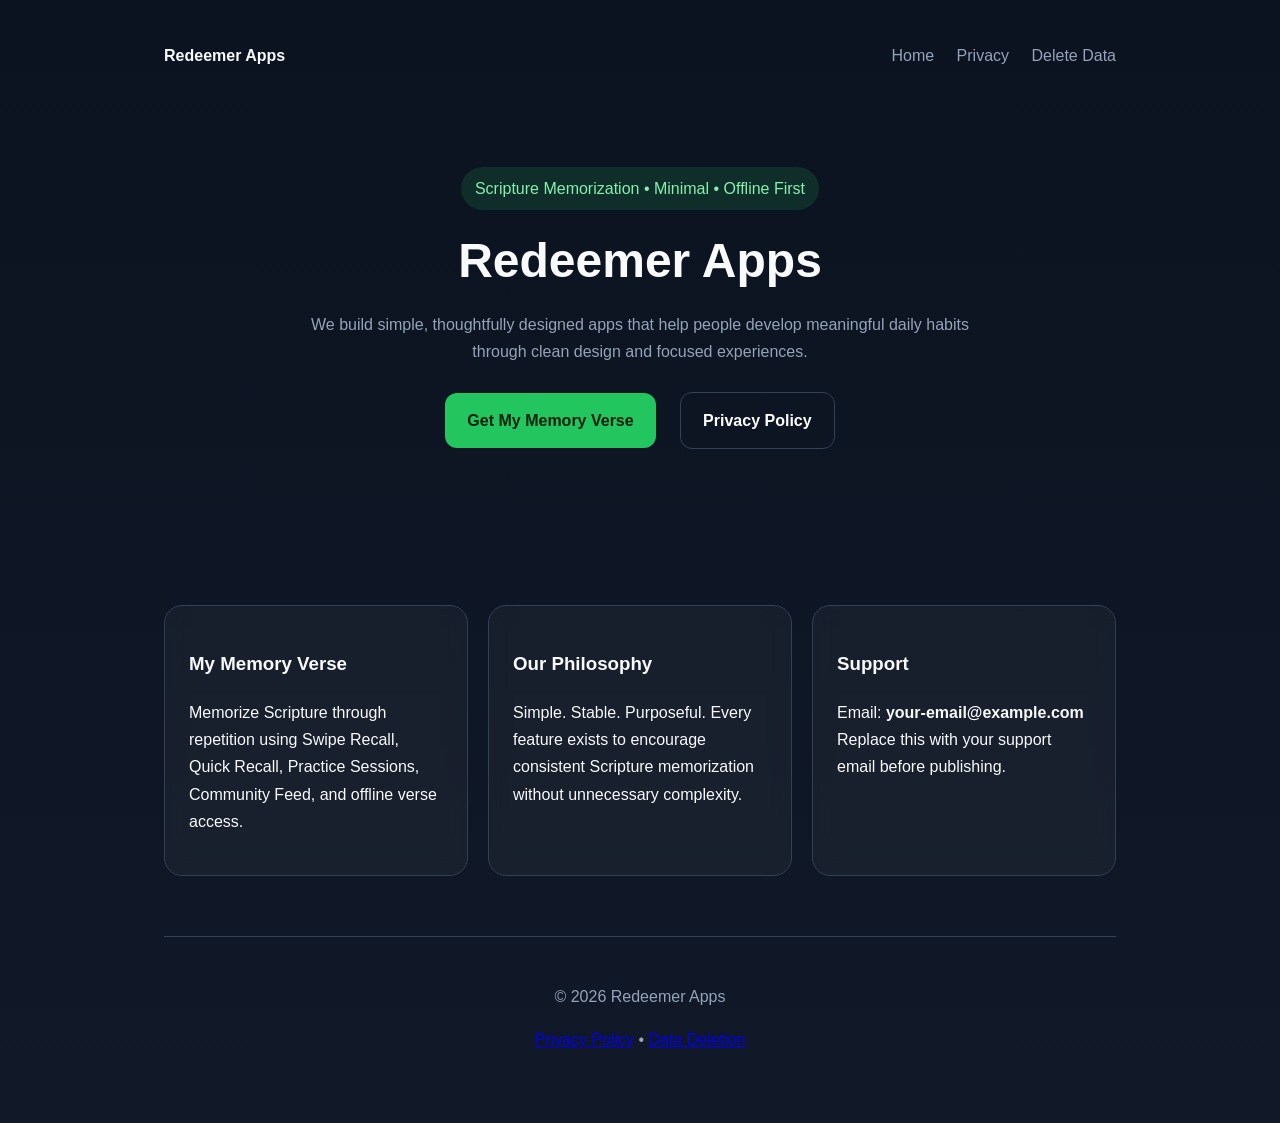
==== index.html @ 78634ce0 "Initial website" ====
<!DOCTYPE html>
<html lang="en">
<head>
<meta charset="UTF-8">
<meta name="viewport" content="width=device-width,initial-scale=1">
<title>Redeemer Apps</title>
<link rel="stylesheet" href="style.css">
</head>
<body>
<div class="container">
<nav>
<div><strong>Redeemer Apps</strong></div>
<div>
<a href="index.html">Home</a>
<a href="privacy.html">Privacy</a>
<a href="delete-account.html">Delete Data</a>
</div>
</nav>

<section class="hero">
<div class="badge">Scripture Memorization • Minimal • Offline First</div>
<h1>Redeemer Apps</h1>
<p class="lead">We build simple, thoughtfully designed apps that help people develop meaningful daily habits through clean design and focused experiences.</p>
<p>
<a class="btn primary" href="https://play.google.com/store/apps/details?id=com.keynentt.mymemoryverse">Get My Memory Verse</a>
<a class="btn secondary" href="privacy.html">Privacy Policy</a>
</p>
</section>

<div class="grid">
<div class="card">
<h3>My Memory Verse</h3>
<p>Memorize Scripture through repetition using Swipe Recall, Quick Recall, Practice Sessions, Community Feed, and offline verse access.</p>
</div>
<div class="card">
<h3>Our Philosophy</h3>
<p>Simple. Stable. Purposeful. Every feature exists to encourage consistent Scripture memorization without unnecessary complexity.</p>
</div>
<div class="card">
<h3>Support</h3>
<p>Email: <strong>your-email@example.com</strong><br>Replace this with your support email before publishing.</p>
</div>
</div>

<footer>
<p>© 2026 Redeemer Apps</p>
<p><a href="privacy.html">Privacy Policy</a> • <a href="delete-account.html">Data Deletion</a></p>
</footer>
</div>
</body>
</html>
---- style.css ----
:root{
--bg:#0f172a;--card:#111827;--surface:#1f2937;--text:#f8fafc;--muted:#94a3b8;
--accent:#22c55e;--accent2:#3b82f6;--border:#334155;
}
*{box-sizing:border-box}body{margin:0;font-family:Inter,Segoe UI,Arial,sans-serif;
background:linear-gradient(180deg,#0b1220,#111827);color:var(--text);line-height:1.7}
.container{max-width:1000px;margin:auto;padding:24px}
nav{display:flex;justify-content:space-between;align-items:center;padding:18px 0;flex-wrap:wrap}
nav a{color:var(--muted);text-decoration:none;margin-left:18px}
nav a:hover{color:#fff}
.hero{padding:80px 0;text-align:center}
.badge{display:inline-block;background:rgba(34,197,94,.15);color:#86efac;padding:8px 14px;border-radius:999px}
h1{font-size:3rem;margin:.6rem 0}
p.lead{max-width:700px;margin:auto;color:var(--muted)}
.btn{display:inline-block;margin:10px;padding:14px 22px;border-radius:12px;
text-decoration:none;font-weight:700}
.primary{background:var(--accent);color:#06210f}
.secondary{border:1px solid var(--border);color:#fff}
.grid{display:grid;grid-template-columns:repeat(auto-fit,minmax(240px,1fr));gap:20px;margin:50px 0}
.card{background:rgba(255,255,255,.04);border:1px solid var(--border);
padding:24px;border-radius:18px;backdrop-filter:blur(10px)}
footer{border-top:1px solid var(--border);margin-top:60px;padding:30px 0;color:var(--muted);text-align:center}
h2{margin-top:50px}
ul{padding-left:20px}
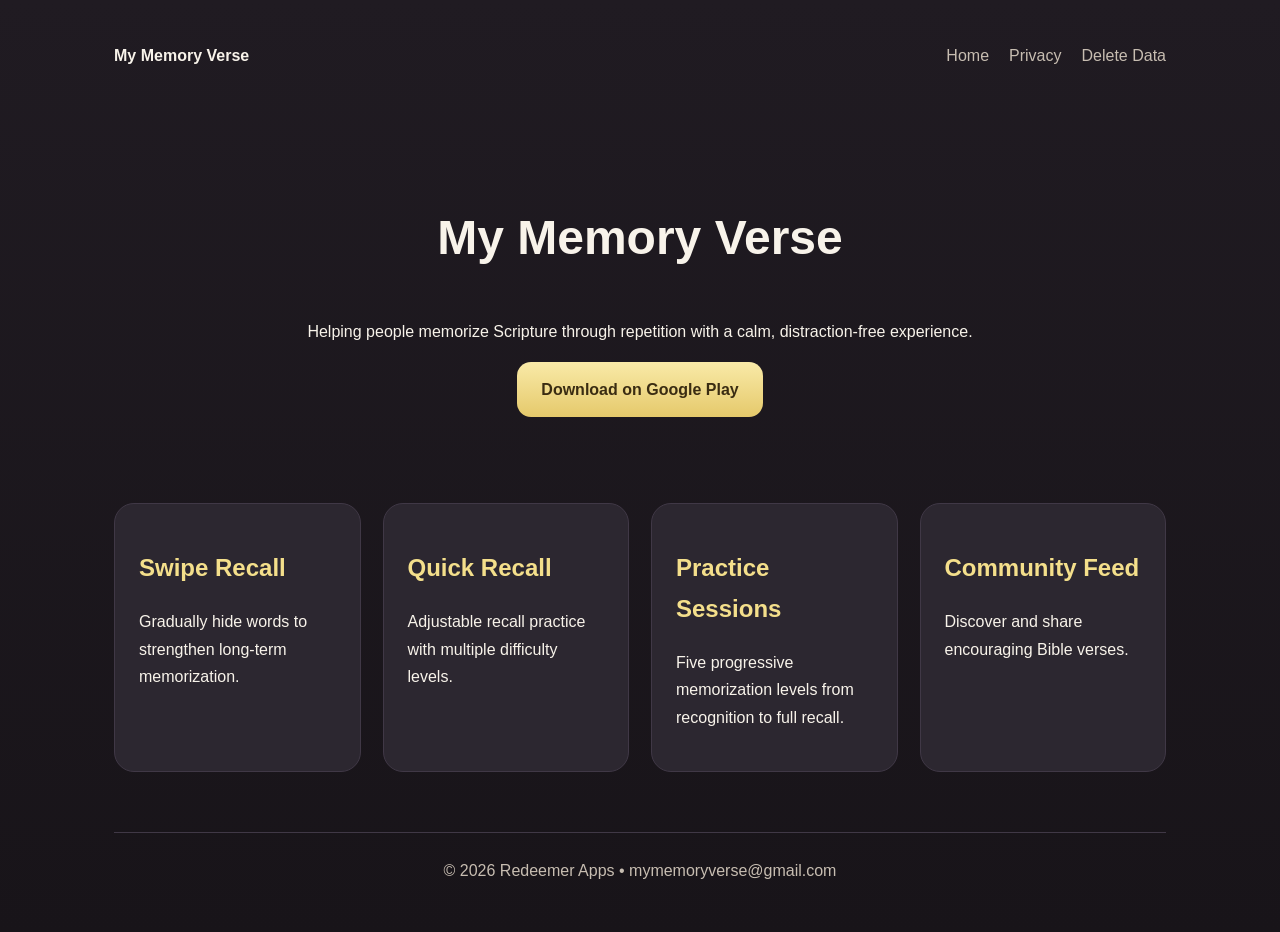
==== commit 897dd45f: "Updated" ====
--- a/index.html
+++ b/index.html
@@ -1,51 +1,14 @@
-<!DOCTYPE html>
-<html lang="en">
-<head>
-<meta charset="UTF-8">
-<meta name="viewport" content="width=device-width,initial-scale=1">
-<title>Redeemer Apps</title>
-<link rel="stylesheet" href="style.css">
-</head>
-<body>
-<div class="container">
-<nav>
-<div><strong>Redeemer Apps</strong></div>
-<div>
-<a href="index.html">Home</a>
-<a href="privacy.html">Privacy</a>
-<a href="delete-account.html">Delete Data</a>
+<!doctype html><html><head><meta charset='utf-8'><meta name='viewport' content='width=device-width,initial-scale=1'><title>My Memory Verse</title><meta name='description' content='Official website for My Memory Verse by Redeemer Apps.'><link rel='stylesheet' href='style.css'></head><body><div class='wrap'><nav><strong>My Memory Verse</strong><div><a href='index.html'>Home</a><a href='privacy.html'>Privacy</a><a href='delete-account.html'>Delete Data</a></div></nav>
+<section class='hero'>
+<img src='assets/app-icon.png' alt='My Memory Verse icon' onerror="this.style.display='none'">
+<h1>My Memory Verse</h1>
+<p>Helping people memorize Scripture through repetition with a calm, distraction‑free experience.</p>
+<p><a class='btn' href='https://play.google.com/store/apps/details?id=com.keynentt.mymemoryverse'>Download on Google Play</a></p>
+</section>
+<div class='grid'>
+<div class='card'><h2>Swipe Recall</h2><p>Gradually hide words to strengthen long‑term memorization.</p></div>
+<div class='card'><h2>Quick Recall</h2><p>Adjustable recall practice with multiple difficulty levels.</p></div>
+<div class='card'><h2>Practice Sessions</h2><p>Five progressive memorization levels from recognition to full recall.</p></div>
+<div class='card'><h2>Community Feed</h2><p>Discover and share encouraging Bible verses.</p></div>
 </div>
-</nav>
-
-<section class="hero">
-<div class="badge">Scripture Memorization • Minimal • Offline First</div>
-<h1>Redeemer Apps</h1>
-<p class="lead">We build simple, thoughtfully designed apps that help people develop meaningful daily habits through clean design and focused experiences.</p>
-<p>
-<a class="btn primary" href="https://play.google.com/store/apps/details?id=com.keynentt.mymemoryverse">Get My Memory Verse</a>
-<a class="btn secondary" href="privacy.html">Privacy Policy</a>
-</p>
-</section>
-
-<div class="grid">
-<div class="card">
-<h3>My Memory Verse</h3>
-<p>Memorize Scripture through repetition using Swipe Recall, Quick Recall, Practice Sessions, Community Feed, and offline verse access.</p>
-</div>
-<div class="card">
-<h3>Our Philosophy</h3>
-<p>Simple. Stable. Purposeful. Every feature exists to encourage consistent Scripture memorization without unnecessary complexity.</p>
-</div>
-<div class="card">
-<h3>Support</h3>
-<p>Email: <strong>your-email@example.com</strong><br>Replace this with your support email before publishing.</p>
-</div>
-</div>
-
-<footer>
-<p>© 2026 Redeemer Apps</p>
-<p><a href="privacy.html">Privacy Policy</a> • <a href="delete-account.html">Data Deletion</a></p>
-</footer>
-</div>
-</body>
-</html>+<footer>© 2026 Redeemer Apps • mymemoryverse@gmail.com</footer></div></body></html>
--- a/style.css
+++ b/style.css
@@ -1,25 +1,14 @@
-
+/* Premium theme inspired by My Memory Verse */
 :root{
---bg:#0f172a;--card:#111827;--surface:#1f2937;--text:#f8fafc;--muted:#94a3b8;
---accent:#22c55e;--accent2:#3b82f6;--border:#334155;
-}
-*{box-sizing:border-box}body{margin:0;font-family:Inter,Segoe UI,Arial,sans-serif;
-background:linear-gradient(180deg,#0b1220,#111827);color:var(--text);line-height:1.7}
-.container{max-width:1000px;margin:auto;padding:24px}
-nav{display:flex;justify-content:space-between;align-items:center;padding:18px 0;flex-wrap:wrap}
-nav a{color:var(--muted);text-decoration:none;margin-left:18px}
-nav a:hover{color:#fff}
-.hero{padding:80px 0;text-align:center}
-.badge{display:inline-block;background:rgba(34,197,94,.15);color:#86efac;padding:8px 14px;border-radius:999px}
-h1{font-size:3rem;margin:.6rem 0}
-p.lead{max-width:700px;margin:auto;color:var(--muted)}
-.btn{display:inline-block;margin:10px;padding:14px 22px;border-radius:12px;
-text-decoration:none;font-weight:700}
-.primary{background:var(--accent);color:#06210f}
-.secondary{border:1px solid var(--border);color:#fff}
-.grid{display:grid;grid-template-columns:repeat(auto-fit,minmax(240px,1fr));gap:20px;margin:50px 0}
-.card{background:rgba(255,255,255,.04);border:1px solid var(--border);
-padding:24px;border-radius:18px;backdrop-filter:blur(10px)}
-footer{border-top:1px solid var(--border);margin-top:60px;padding:30px 0;color:var(--muted);text-align:center}
-h2{margin-top:50px}
-ul{padding-left:20px}
+--bg:#201b22;--bg2:#2a242d;--card:#2c2730;--gold:#f4df8b;--gold2:#d7b75a;
+--lav:#f3eaf6;--text:#f8f3ea;--muted:#c7bdb1;--border:#403846;}
+*{box-sizing:border-box}body{margin:0;font:16px/1.7 Inter,Segoe UI,Arial,sans-serif;background:linear-gradient(180deg,#201b22,#181419);color:var(--text)}
+.wrap{max-width:1100px;margin:auto;padding:24px}
+nav{display:flex;justify-content:space-between;align-items:center;padding:18px 0}
+nav a{color:var(--muted);text-decoration:none;margin-left:20px}
+.hero{padding:70px 0;text-align:center}
+.hero img{width:130px;border-radius:28px;box-shadow:0 18px 40px rgba(0,0,0,.35)}
+.btn{display:inline-block;background:linear-gradient(180deg,#f9eaa8,#e5c96b);color:#3a2c12;padding:14px 24px;border-radius:14px;text-decoration:none;font-weight:700}
+.grid{display:grid;grid-template-columns:repeat(auto-fit,minmax(230px,1fr));gap:22px}
+.card{background:var(--card);border:1px solid var(--border);padding:24px;border-radius:20px}
+h1{font-size:3rem}h2{color:var(--gold)}footer{margin-top:60px;border-top:1px solid var(--border);padding:24px;color:var(--muted);text-align:center}
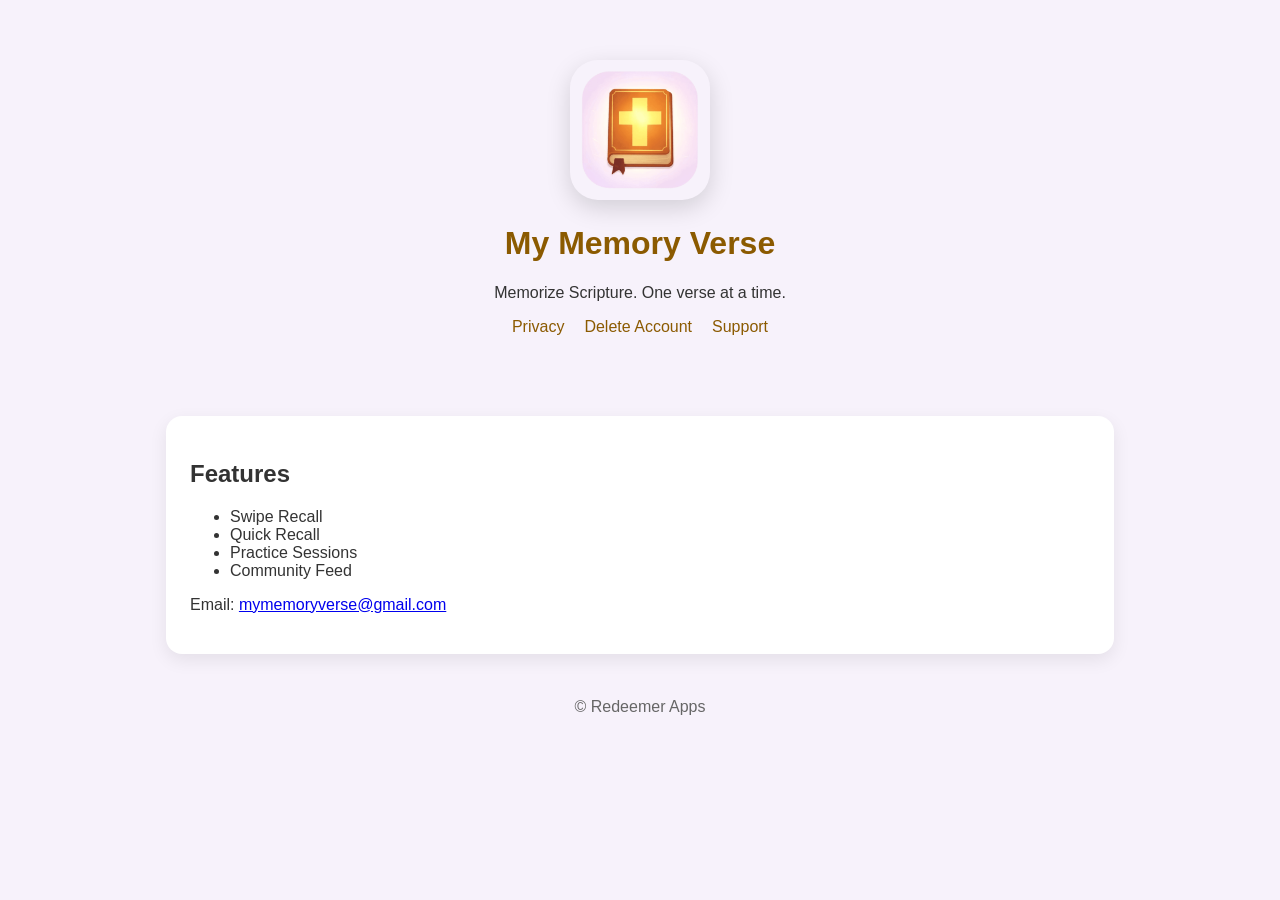
==== commit 5dbbdf0f: "Updated Site" ====
--- a/index.html
+++ b/index.html
@@ -1,14 +1 @@
-<!doctype html><html><head><meta charset='utf-8'><meta name='viewport' content='width=device-width,initial-scale=1'><title>My Memory Verse</title><meta name='description' content='Official website for My Memory Verse by Redeemer Apps.'><link rel='stylesheet' href='style.css'></head><body><div class='wrap'><nav><strong>My Memory Verse</strong><div><a href='index.html'>Home</a><a href='privacy.html'>Privacy</a><a href='delete-account.html'>Delete Data</a></div></nav>
-<section class='hero'>
-<img src='assets/app-icon.png' alt='My Memory Verse icon' onerror="this.style.display='none'">
-<h1>My Memory Verse</h1>
-<p>Helping people memorize Scripture through repetition with a calm, distraction‑free experience.</p>
-<p><a class='btn' href='https://play.google.com/store/apps/details?id=com.keynentt.mymemoryverse'>Download on Google Play</a></p>
-</section>
-<div class='grid'>
-<div class='card'><h2>Swipe Recall</h2><p>Gradually hide words to strengthen long‑term memorization.</p></div>
-<div class='card'><h2>Quick Recall</h2><p>Adjustable recall practice with multiple difficulty levels.</p></div>
-<div class='card'><h2>Practice Sessions</h2><p>Five progressive memorization levels from recognition to full recall.</p></div>
-<div class='card'><h2>Community Feed</h2><p>Discover and share encouraging Bible verses.</p></div>
-</div>
-<footer>© 2026 Redeemer Apps • mymemoryverse@gmail.com</footer></div></body></html>+<!doctype html><html><head><meta charset='utf-8'><meta name='viewport' content='width=device-width,initial-scale=1'><title>My Memory Verse</title><link rel='stylesheet' href='style.css'></head><body><header><img class='logo' src='logo.png'><h1>My Memory Verse</h1><p>Memorize Scripture. One verse at a time.</p><nav><a href='privacy.html'>Privacy</a><a href='delete-account.html'>Delete Account</a><a href='support.html'>Support</a></nav></header><div class='card'><h2>Features</h2><ul><li>Swipe Recall</li><li>Quick Recall</li><li>Practice Sessions</li><li>Community Feed</li></ul><p>Email: <a href='mailto:mymemoryverse@gmail.com'>mymemoryverse@gmail.com</a></p></div><footer>© Redeemer Apps</footer></body></html>
--- a/style.css
+++ b/style.css
@@ -1,14 +1 @@
-/* Premium theme inspired by My Memory Verse */
-:root{
---bg:#201b22;--bg2:#2a242d;--card:#2c2730;--gold:#f4df8b;--gold2:#d7b75a;
---lav:#f3eaf6;--text:#f8f3ea;--muted:#c7bdb1;--border:#403846;}
-*{box-sizing:border-box}body{margin:0;font:16px/1.7 Inter,Segoe UI,Arial,sans-serif;background:linear-gradient(180deg,#201b22,#181419);color:var(--text)}
-.wrap{max-width:1100px;margin:auto;padding:24px}
-nav{display:flex;justify-content:space-between;align-items:center;padding:18px 0}
-nav a{color:var(--muted);text-decoration:none;margin-left:20px}
-.hero{padding:70px 0;text-align:center}
-.hero img{width:130px;border-radius:28px;box-shadow:0 18px 40px rgba(0,0,0,.35)}
-.btn{display:inline-block;background:linear-gradient(180deg,#f9eaa8,#e5c96b);color:#3a2c12;padding:14px 24px;border-radius:14px;text-decoration:none;font-weight:700}
-.grid{display:grid;grid-template-columns:repeat(auto-fit,minmax(230px,1fr));gap:22px}
-.card{background:var(--card);border:1px solid var(--border);padding:24px;border-radius:20px}
-h1{font-size:3rem}h2{color:var(--gold)}footer{margin-top:60px;border-top:1px solid var(--border);padding:24px;color:var(--muted);text-align:center}
+body{margin:0;font-family:Arial,sans-serif;background:#f7f2fb;color:#333}header{text-align:center;padding:60px 20px}.logo{width:140px;border-radius:28px;box-shadow:0 8px 25px rgba(0,0,0,.15)}h1{color:#8b5a00}.card{max-width:900px;margin:20px auto;background:#fff;padding:24px;border-radius:16px;box-shadow:0 6px 18px rgba(0,0,0,.08)}nav a{margin:0 10px;color:#8b5a00;text-decoration:none}footer{text-align:center;padding:24px;color:#666}
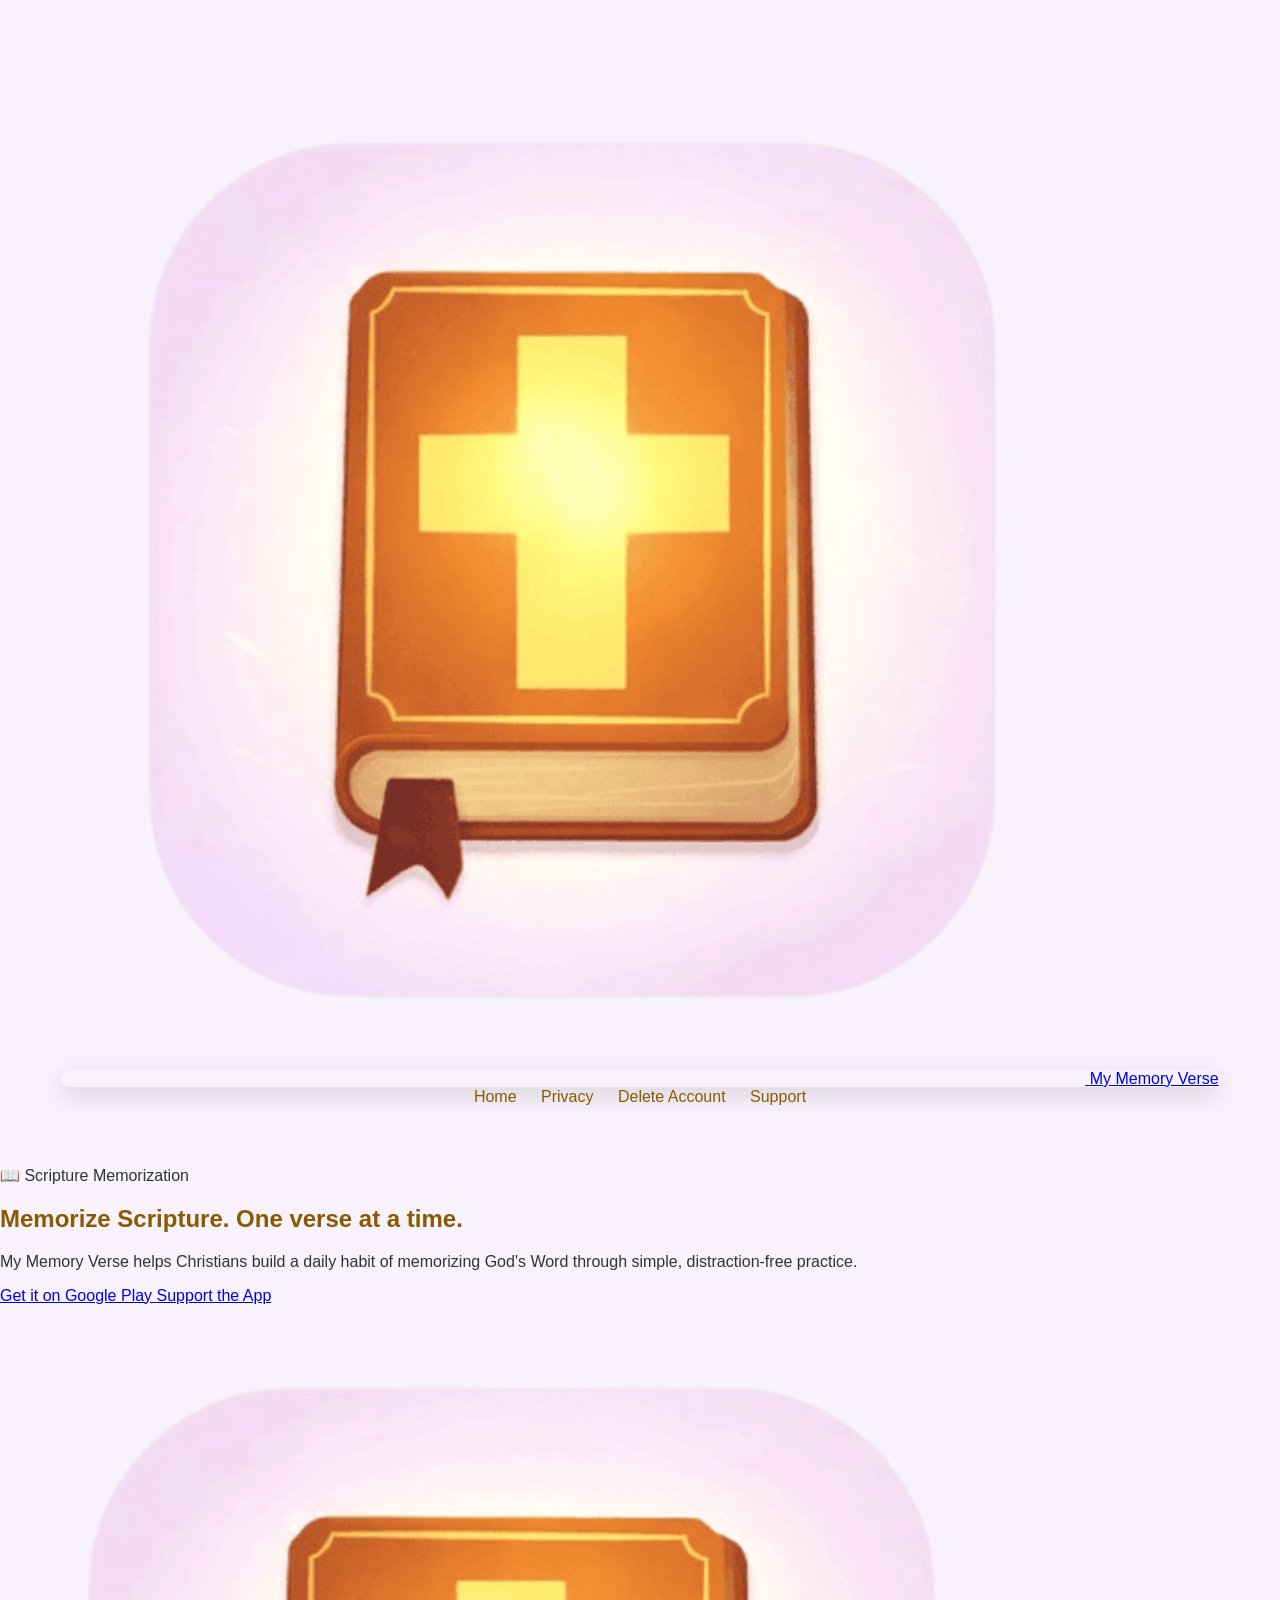
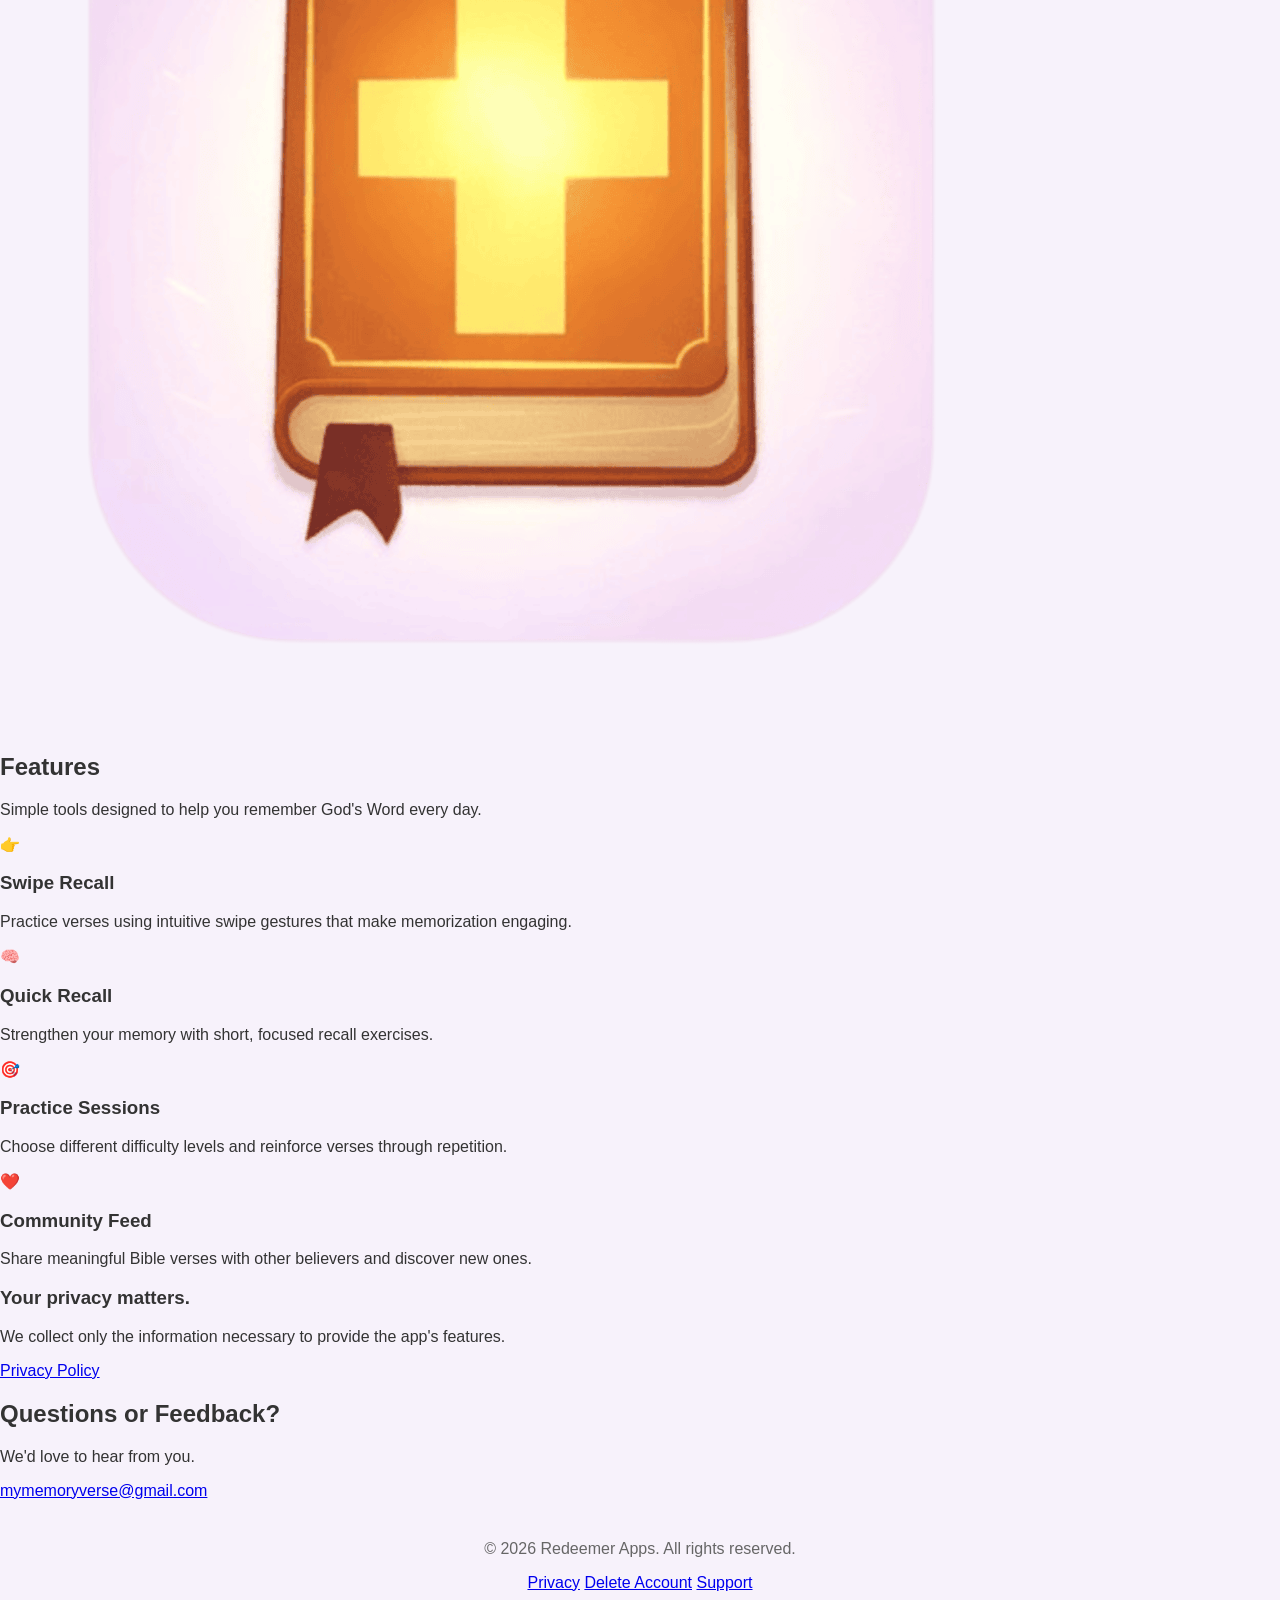
==== commit 29124c52: "Update index.html" ====
--- a/index.html
+++ b/index.html
@@ -1 +1,275 @@
-<!doctype html><html><head><meta charset='utf-8'><meta name='viewport' content='width=device-width,initial-scale=1'><title>My Memory Verse</title><link rel='stylesheet' href='style.css'></head><body><header><img class='logo' src='logo.png'><h1>My Memory Verse</h1><p>Memorize Scripture. One verse at a time.</p><nav><a href='privacy.html'>Privacy</a><a href='delete-account.html'>Delete Account</a><a href='support.html'>Support</a></nav></header><div class='card'><h2>Features</h2><ul><li>Swipe Recall</li><li>Quick Recall</li><li>Practice Sessions</li><li>Community Feed</li></ul><p>Email: <a href='mailto:mymemoryverse@gmail.com'>mymemoryverse@gmail.com</a></p></div><footer>© Redeemer Apps</footer></body></html>+<!DOCTYPE html>
+<html lang="en">
+<head>
+<meta charset="UTF-8">
+<meta name="viewport" content="width=device-width, initial-scale=1.0">
+
+<title>My Memory Verse</title>
+<meta name="description" content="Memorize Scripture one verse at a time with My Memory Verse. Practice daily through Swipe Recall, Quick Recall, Practice Sessions, and Community Feed.">
+
+<link rel="stylesheet" href="style.css">
+
+<link rel="preconnect" href="https://fonts.googleapis.com">
+<link rel="preconnect" href="https://fonts.gstatic.com" crossorigin>
+
+<link href="https://fonts.googleapis.com/css2?family=Inter:wght@400;500;600;700;800&display=swap" rel="stylesheet">
+</head>
+
+<body>
+
+<header class="navbar">
+
+<div class="container nav-container">
+
+<a href="index.html" class="logo">
+
+<img src="logo.png" alt="My Memory Verse Logo">
+
+<span>My Memory Verse</span>
+
+</a>
+
+<nav>
+
+<a class="active" href="index.html">Home</a>
+
+<a href="privacy.html">Privacy</a>
+
+<a href="delete-account.html">Delete Account</a>
+
+<a href="support.html">Support</a>
+
+</nav>
+
+</div>
+
+</header>
+
+<section class="hero">
+
+<div class="container hero-grid">
+
+<div class="hero-text">
+
+<span class="badge">
+📖 Scripture Memorization
+</span>
+
+<h1>
+
+Memorize Scripture.
+
+<span>One verse at a time.</span>
+
+</h1>
+
+<p>
+
+My Memory Verse helps Christians build a daily habit of memorizing God's Word through simple, distraction-free practice.
+
+</p>
+
+<div class="hero-buttons">
+
+<a href="#" class="btn btn-primary">
+
+Get it on Google Play
+
+</a>
+
+<a href="support.html" class="btn btn-secondary">
+
+Support the App
+
+</a>
+
+</div>
+
+</div>
+
+<div class="hero-image">
+
+<div class="phone-card">
+
+<img src="logo.png" alt="App Icon">
+
+</div>
+
+</div>
+
+</div>
+
+<div class="mountains"></div>
+
+</section>
+
+<section class="features">
+
+<div class="container">
+
+<div class="section-title">
+
+<h2>Features</h2>
+
+<p>
+
+Simple tools designed to help you remember God's Word every day.
+
+</p>
+
+</div>
+
+<div class="feature-grid">
+
+<div class="feature-card">
+
+<div class="icon">
+
+👉
+
+</div>
+
+<h3>Swipe Recall</h3>
+
+<p>
+
+Practice verses using intuitive swipe gestures that make memorization engaging.
+
+</p>
+
+</div>
+
+<div class="feature-card">
+
+<div class="icon">
+
+🧠
+
+</div>
+
+<h3>Quick Recall</h3>
+
+<p>
+
+Strengthen your memory with short, focused recall exercises.
+
+</p>
+
+</div>
+
+<div class="feature-card">
+
+<div class="icon">
+
+🎯
+
+</div>
+
+<h3>Practice Sessions</h3>
+
+<p>
+
+Choose different difficulty levels and reinforce verses through repetition.
+
+</p>
+
+</div>
+
+<div class="feature-card">
+
+<div class="icon">
+
+❤️
+
+</div>
+
+<h3>Community Feed</h3>
+
+<p>
+
+Share meaningful Bible verses with other believers and discover new ones.
+
+</p>
+
+</div>
+
+</div>
+
+</div>
+
+</section>
+
+<section class="privacy-banner">
+
+<div class="container banner">
+
+<div>
+
+<h3>Your privacy matters.</h3>
+
+<p>
+
+We collect only the information necessary to provide the app's features.
+
+</p>
+
+</div>
+
+<a href="privacy.html" class="btn btn-primary">
+
+Privacy Policy
+
+</a>
+
+</div>
+
+</section>
+
+<section class="contact">
+
+<div class="container">
+
+<h2>Questions or Feedback?</h2>
+
+<p>
+
+We'd love to hear from you.
+
+</p>
+
+<a class="email" href="mailto:mymemoryverse@gmail.com">
+
+mymemoryverse@gmail.com
+
+</a>
+
+</div>
+
+</section>
+
+<footer>
+
+<div class="container footer">
+
+<p>
+
+© 2026 Redeemer Apps. All rights reserved.
+
+</p>
+
+<div>
+
+<a href="privacy.html">Privacy</a>
+
+<a href="delete-account.html">Delete Account</a>
+
+<a href="support.html">Support</a>
+
+</div>
+
+</div>
+
+</footer>
+
+</body>
+</html>
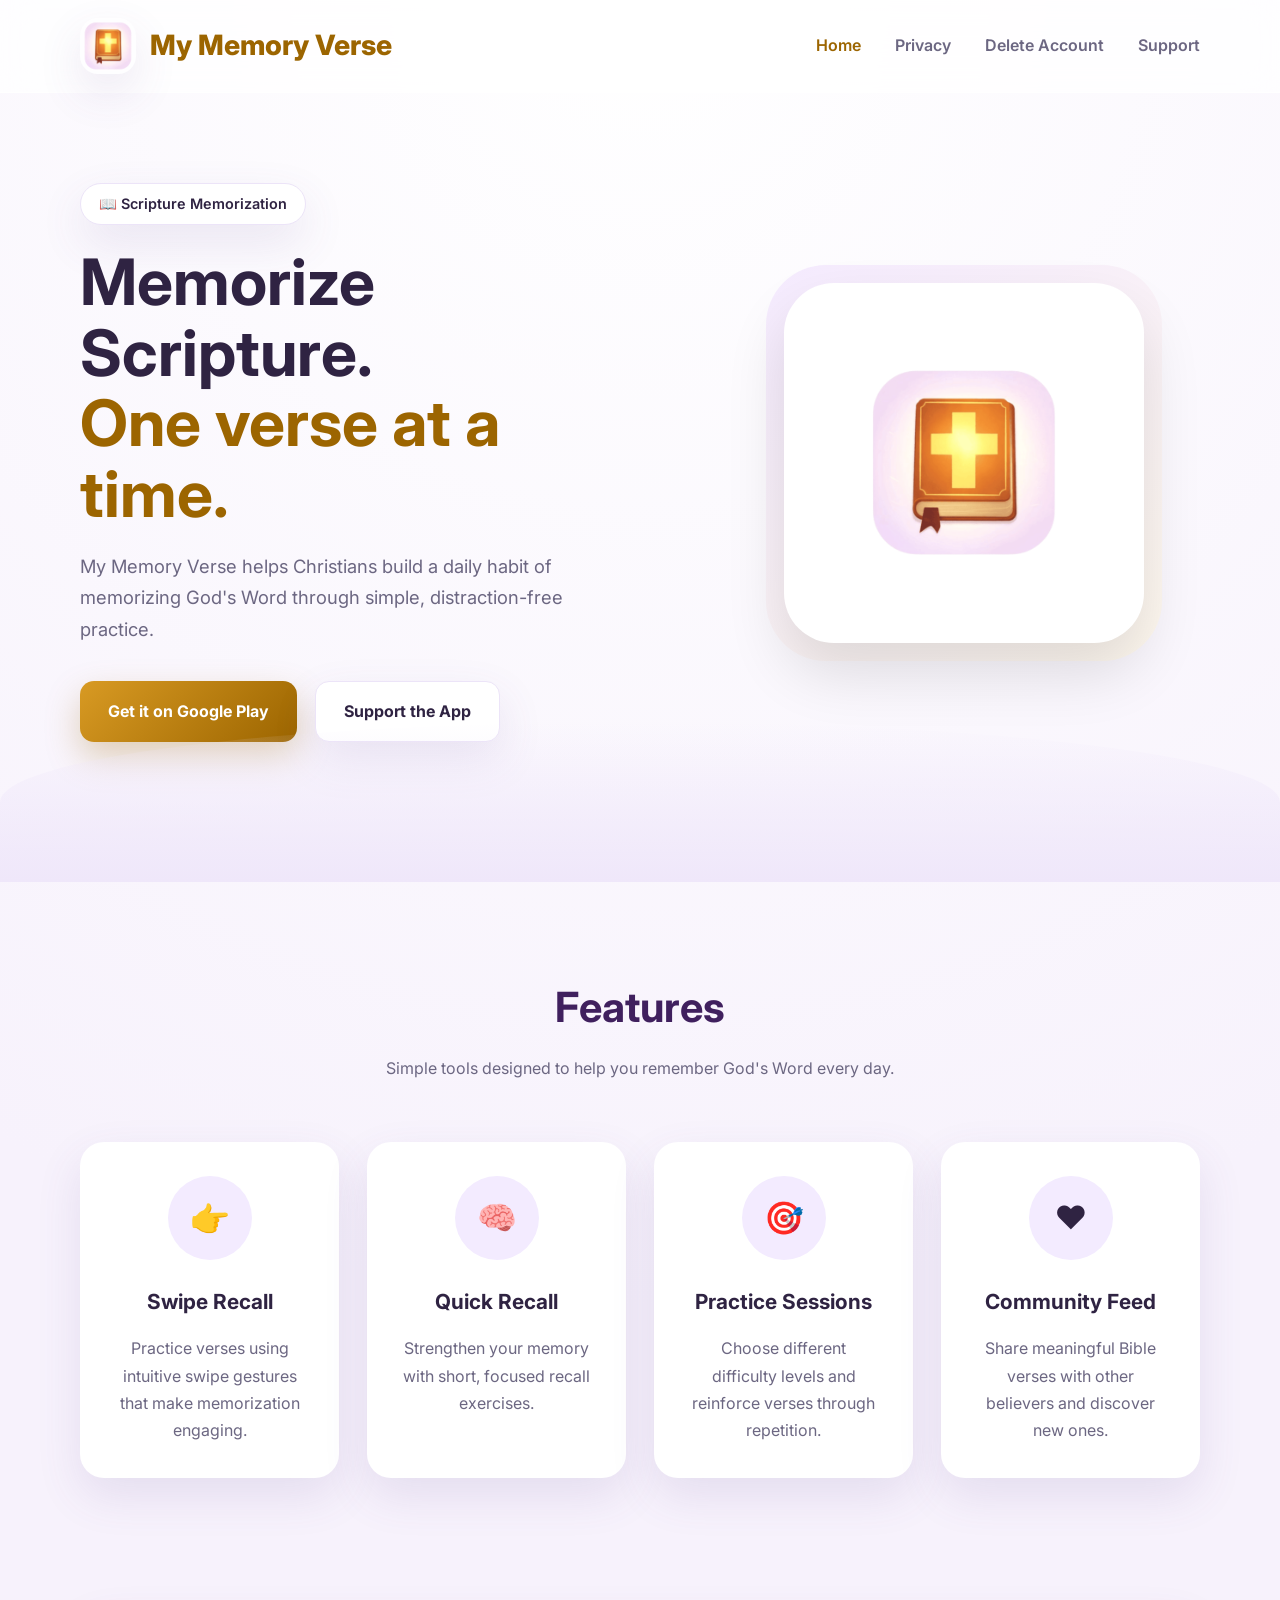
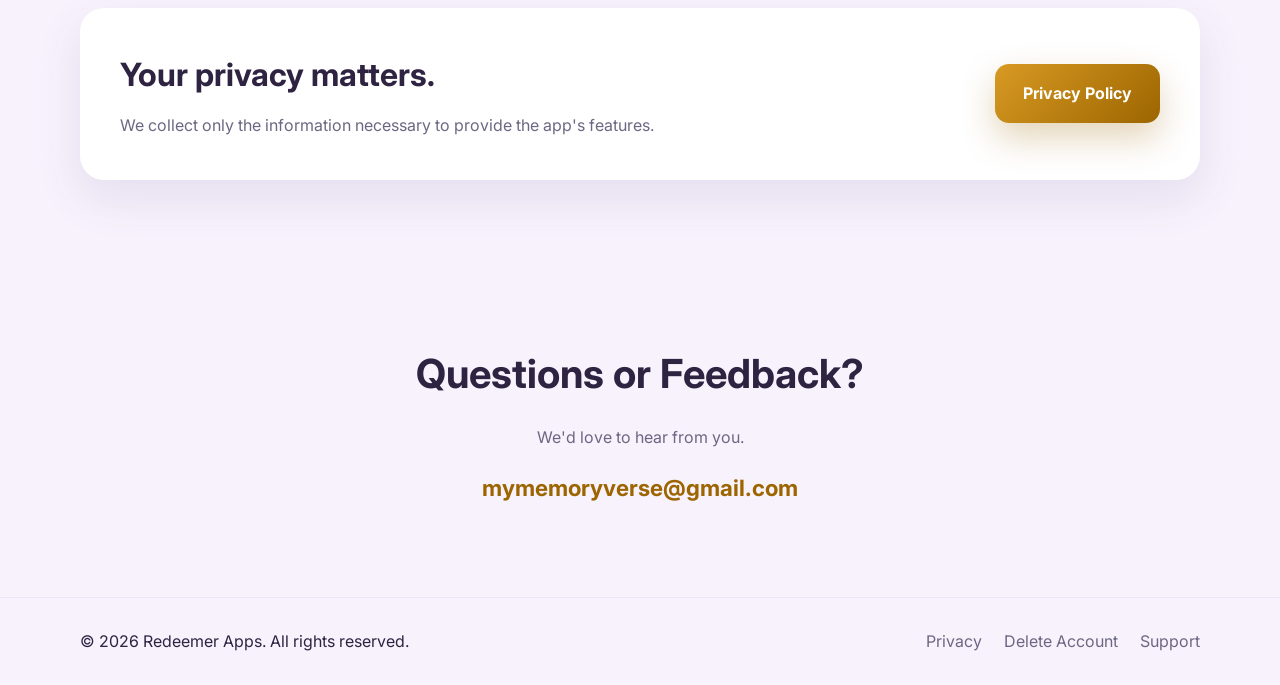
==== commit 8ae0741f: "Update index.html" ====
--- a/index.html
+++ b/index.html
@@ -71,7 +71,7 @@
 
 <div class="hero-buttons">
 
-<a href="#" class="btn btn-primary">
+<a href="https://play.google.com/store/apps/details?id=com.keynentt.mymemoryverse" class="btn btn-primary">
 
 Get it on Google Play
 
--- a/style.css
+++ b/style.css
@@ -1 +1,682 @@
-body{margin:0;font-family:Arial,sans-serif;background:#f7f2fb;color:#333}header{text-align:center;padding:60px 20px}.logo{width:140px;border-radius:28px;box-shadow:0 8px 25px rgba(0,0,0,.15)}h1{color:#8b5a00}.card{max-width:900px;margin:20px auto;background:#fff;padding:24px;border-radius:16px;box-shadow:0 6px 18px rgba(0,0,0,.08)}nav a{margin:0 10px;color:#8b5a00;text-decoration:none}footer{text-align:center;padding:24px;color:#666}+:root{
+
+--primary:#9C6500;
+--primary-light:#D39A2C;
+
+--accent:#B98DFF;
+
+--bg:#F7F2FC;
+
+--surface:#FFFFFF;
+
+--text:#2F2342;
+
+--muted:#6C6782;
+
+--border:#ECE4F8;
+
+--shadow:0 18px 45px rgba(95,72,145,.12);
+
+--radius:22px;
+
+}
+
+*{
+margin:0;
+padding:0;
+box-sizing:border-box;
+}
+
+html{
+scroll-behavior:smooth;
+}
+
+body{
+
+font-family:"Inter",sans-serif;
+
+background:
+radial-gradient(circle at top,#fff,#f7f2fc 55%);
+
+color:var(--text);
+
+line-height:1.7;
+
+}
+
+a{
+text-decoration:none;
+color:inherit;
+}
+
+img{
+display:block;
+max-width:100%;
+}
+
+.container{
+
+width:min(1120px,92%);
+margin:auto;
+
+}
+
+/* ==========================
+NAVBAR
+========================== */
+
+.navbar{
+
+position:sticky;
+top:0;
+
+background:rgba(255,255,255,.75);
+
+backdrop-filter:blur(18px);
+
+border-bottom:1px solid rgba(255,255,255,.6);
+
+z-index:100;
+
+}
+
+.nav-container{
+
+display:flex;
+
+justify-content:space-between;
+
+align-items:center;
+
+padding:18px 0;
+
+}
+
+.logo{
+
+display:flex;
+
+align-items:center;
+
+gap:14px;
+
+font-size:28px;
+
+font-weight:800;
+
+color:var(--primary);
+
+}
+
+.logo img{
+
+width:56px;
+
+border-radius:18px;
+
+box-shadow:var(--shadow);
+
+}
+
+nav{
+
+display:flex;
+
+gap:34px;
+
+}
+
+nav a{
+
+font-weight:600;
+
+color:var(--muted);
+
+transition:.25s;
+
+}
+
+nav a:hover,
+nav a.active{
+
+color:var(--primary);
+
+}
+
+/* ==========================
+HERO
+========================== */
+
+.hero{
+
+position:relative;
+
+overflow:hidden;
+
+padding:90px 0 140px;
+
+}
+
+.hero-grid{
+
+display:grid;
+
+grid-template-columns:1.1fr .9fr;
+
+align-items:center;
+
+gap:70px;
+
+}
+
+.badge{
+
+display:inline-block;
+
+padding:8px 18px;
+
+border-radius:999px;
+
+background:#fff;
+
+border:1px solid var(--border);
+
+font-size:.9rem;
+
+font-weight:600;
+
+margin-bottom:22px;
+
+box-shadow:var(--shadow);
+
+}
+
+.hero h1{
+
+font-size:4rem;
+
+line-height:1.1;
+
+margin-bottom:22px;
+
+}
+
+.hero h1 span{
+
+display:block;
+
+color:var(--primary);
+
+}
+
+.hero p{
+
+font-size:1.15rem;
+
+color:var(--muted);
+
+max-width:560px;
+
+margin-bottom:36px;
+
+}
+
+.hero-buttons{
+
+display:flex;
+
+gap:18px;
+
+flex-wrap:wrap;
+
+}
+
+.btn{
+
+padding:16px 28px;
+
+border-radius:14px;
+
+font-weight:700;
+
+transition:.25s;
+
+display:inline-flex;
+
+align-items:center;
+
+justify-content:center;
+
+}
+
+.btn-primary{
+
+background:linear-gradient(135deg,#D89A23,#9C6500);
+
+color:white;
+
+box-shadow:0 15px 35px rgba(156,101,0,.28);
+
+}
+
+.btn-primary:hover{
+
+transform:translateY(-4px);
+
+}
+
+.btn-secondary{
+
+background:white;
+
+border:1px solid var(--border);
+
+box-shadow:var(--shadow);
+
+}
+
+.btn-secondary:hover{
+
+transform:translateY(-4px);
+
+}
+
+.phone-card{
+
+width:360px;
+
+height:360px;
+
+margin:auto;
+
+background:white;
+
+border-radius:50px;
+
+display:flex;
+
+align-items:center;
+
+justify-content:center;
+
+box-shadow:
+
+0 30px 60px rgba(0,0,0,.12);
+
+position:relative;
+
+}
+
+.phone-card::before{
+
+content:"";
+
+position:absolute;
+
+inset:-18px;
+
+border-radius:60px;
+
+background:
+
+linear-gradient(145deg,#F5EBFF,#FFF9EF);
+
+z-index:-1;
+
+}
+
+.phone-card img{
+
+width:220px;
+
+}
+
+/* ==========================
+MOUNTAIN
+========================== */
+
+.mountains{
+
+position:absolute;
+
+bottom:0;
+
+left:0;
+
+width:100%;
+
+height:160px;
+
+background:
+
+linear-gradient(to top,#EFE7FA,transparent);
+
+border-radius:50% 50% 0 0;
+
+}
+
+/* ==========================
+FEATURES
+========================== */
+
+.features{
+
+padding:90px 0;
+
+}
+
+.section-title{
+
+text-align:center;
+
+margin-bottom:60px;
+
+}
+
+.section-title h2{
+
+font-size:2.6rem;
+
+margin-bottom:12px;
+
+color:#40205E;
+
+}
+
+.section-title p{
+
+color:var(--muted);
+
+}
+
+.feature-grid{
+
+display:grid;
+
+grid-template-columns:repeat(4,1fr);
+
+gap:28px;
+
+}
+
+.feature-card{
+
+background:white;
+
+padding:34px;
+
+border-radius:24px;
+
+box-shadow:var(--shadow);
+
+transition:.3s;
+
+text-align:center;
+
+}
+
+.feature-card:hover{
+
+transform:translateY(-10px);
+
+}
+
+.icon{
+
+width:84px;
+
+height:84px;
+
+margin:auto auto 24px;
+
+border-radius:50%;
+
+display:flex;
+
+align-items:center;
+
+justify-content:center;
+
+font-size:2rem;
+
+background:#F3EBFF;
+
+}
+
+.feature-card h3{
+
+margin-bottom:16px;
+
+font-size:1.3rem;
+
+}
+
+.feature-card p{
+
+color:var(--muted);
+
+}
+
+/* ==========================
+PRIVACY
+========================== */
+
+.privacy-banner{
+
+padding:40px 0 90px;
+
+}
+
+.banner{
+
+background:white;
+
+padding:40px;
+
+border-radius:24px;
+
+display:flex;
+
+justify-content:space-between;
+
+align-items:center;
+
+box-shadow:var(--shadow);
+
+gap:30px;
+
+}
+
+.banner h3{
+
+font-size:2rem;
+
+margin-bottom:10px;
+
+}
+
+.banner p{
+
+color:var(--muted);
+
+}
+
+/* ==========================
+CONTACT
+========================== */
+
+.contact{
+
+padding:70px 0 90px;
+
+text-align:center;
+
+}
+
+.contact h2{
+
+font-size:2.5rem;
+
+margin-bottom:16px;
+
+}
+
+.contact p{
+
+color:var(--muted);
+
+margin-bottom:18px;
+
+}
+
+.email{
+
+font-size:1.4rem;
+
+font-weight:700;
+
+color:var(--primary);
+
+}
+
+/* ==========================
+FOOTER
+========================== */
+
+footer{
+
+padding:30px 0;
+
+border-top:1px solid var(--border);
+
+}
+
+.footer{
+
+display:flex;
+
+justify-content:space-between;
+
+align-items:center;
+
+flex-wrap:wrap;
+
+gap:18px;
+
+}
+
+.footer div{
+
+display:flex;
+
+gap:22px;
+
+}
+
+.footer a{
+
+color:var(--muted);
+
+}
+
+.footer a:hover{
+
+color:var(--primary);
+
+}
+
+/* ==========================
+RESPONSIVE
+========================== */
+
+@media(max-width:980px){
+
+.hero-grid{
+
+grid-template-columns:1fr;
+
+text-align:center;
+
+}
+
+.hero p{
+
+margin:auto auto 35px;
+
+}
+
+.hero-buttons{
+
+justify-content:center;
+
+}
+
+.feature-grid{
+
+grid-template-columns:repeat(2,1fr);
+
+}
+
+.banner{
+
+flex-direction:column;
+
+text-align:center;
+
+}
+
+}
+
+@media(max-width:640px){
+
+nav{
+
+display:none;
+
+}
+
+.hero{
+
+padding-top:60px;
+
+}
+
+.hero h1{
+
+font-size:2.8rem;
+
+}
+
+.phone-card{
+
+width:260px;
+
+height:260px;
+
+}
+
+.phone-card img{
+
+width:150px;
+
+}
+
+.feature-grid{
+
+grid-template-columns:1fr;
+
+}
+
+.logo{
+
+font-size:22px;
+
+}
+
+.logo img{
+
+width:46px;
+
+}
+
+}
